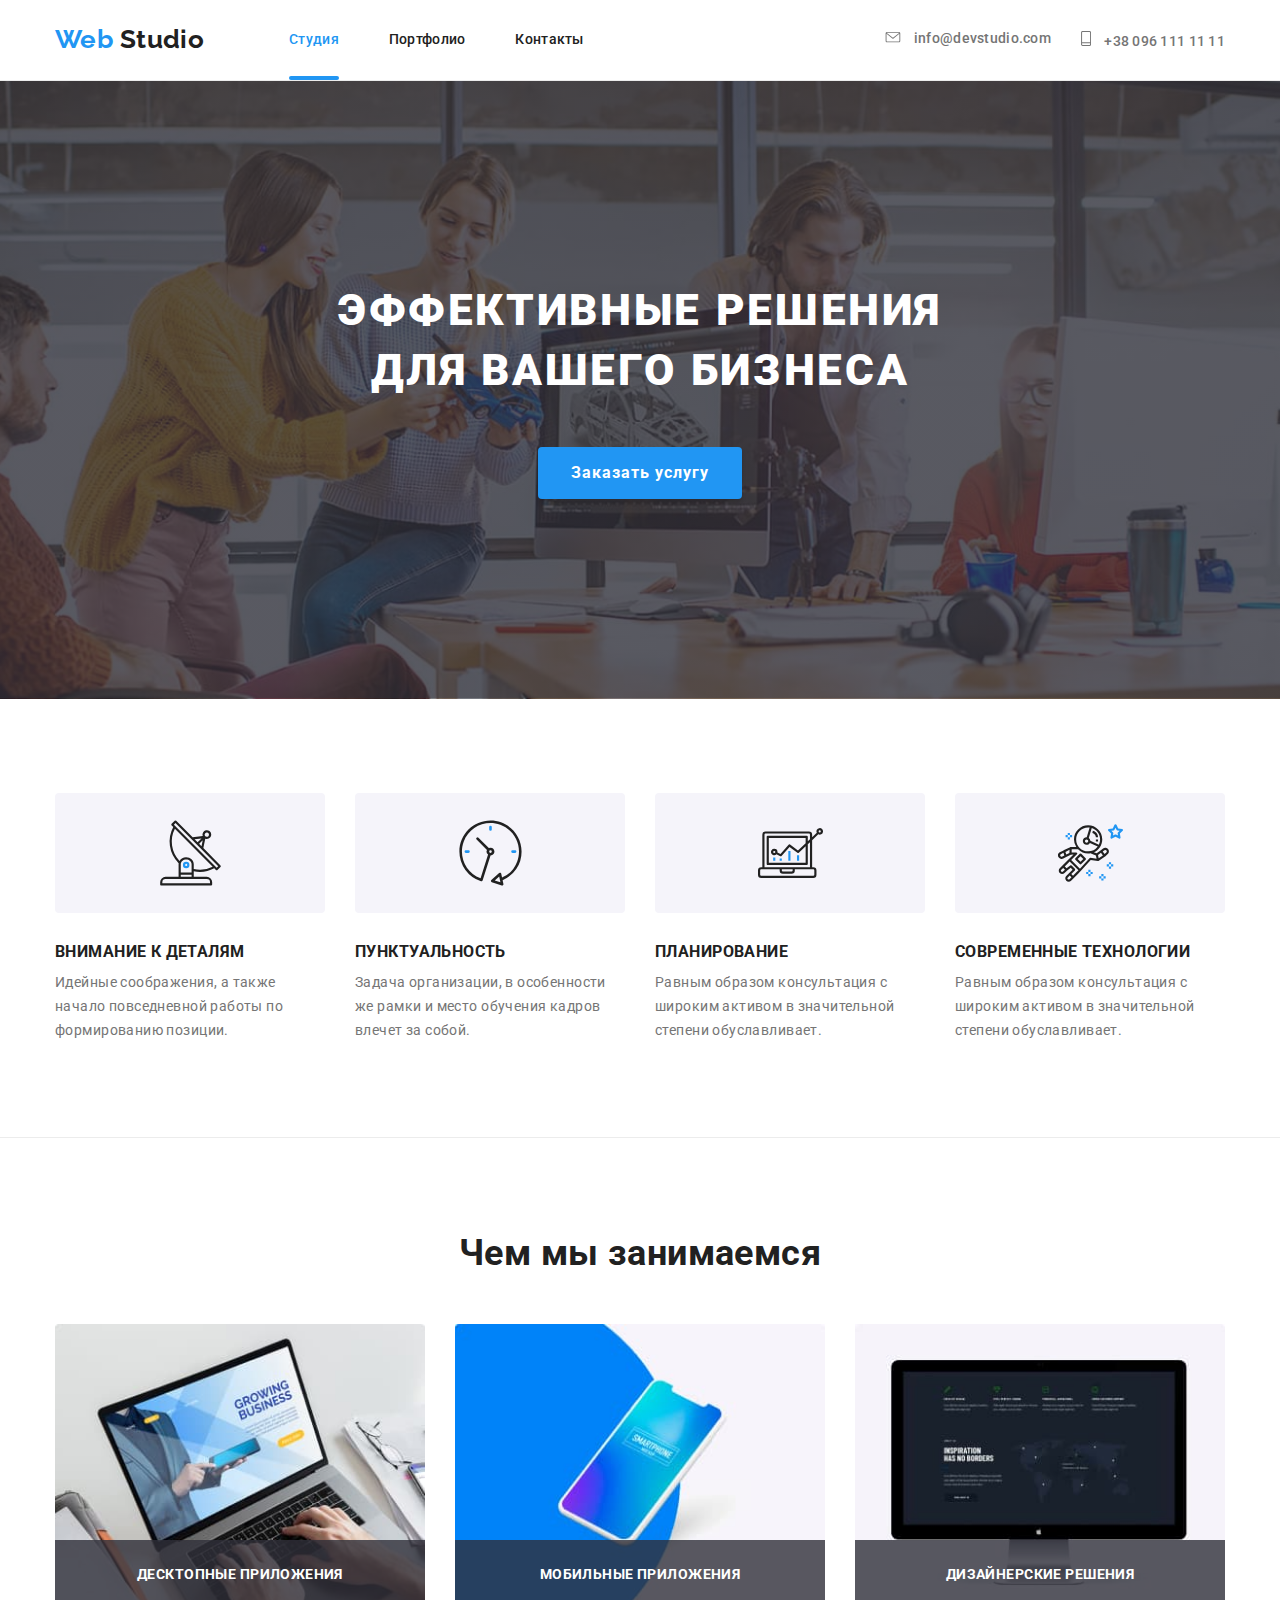
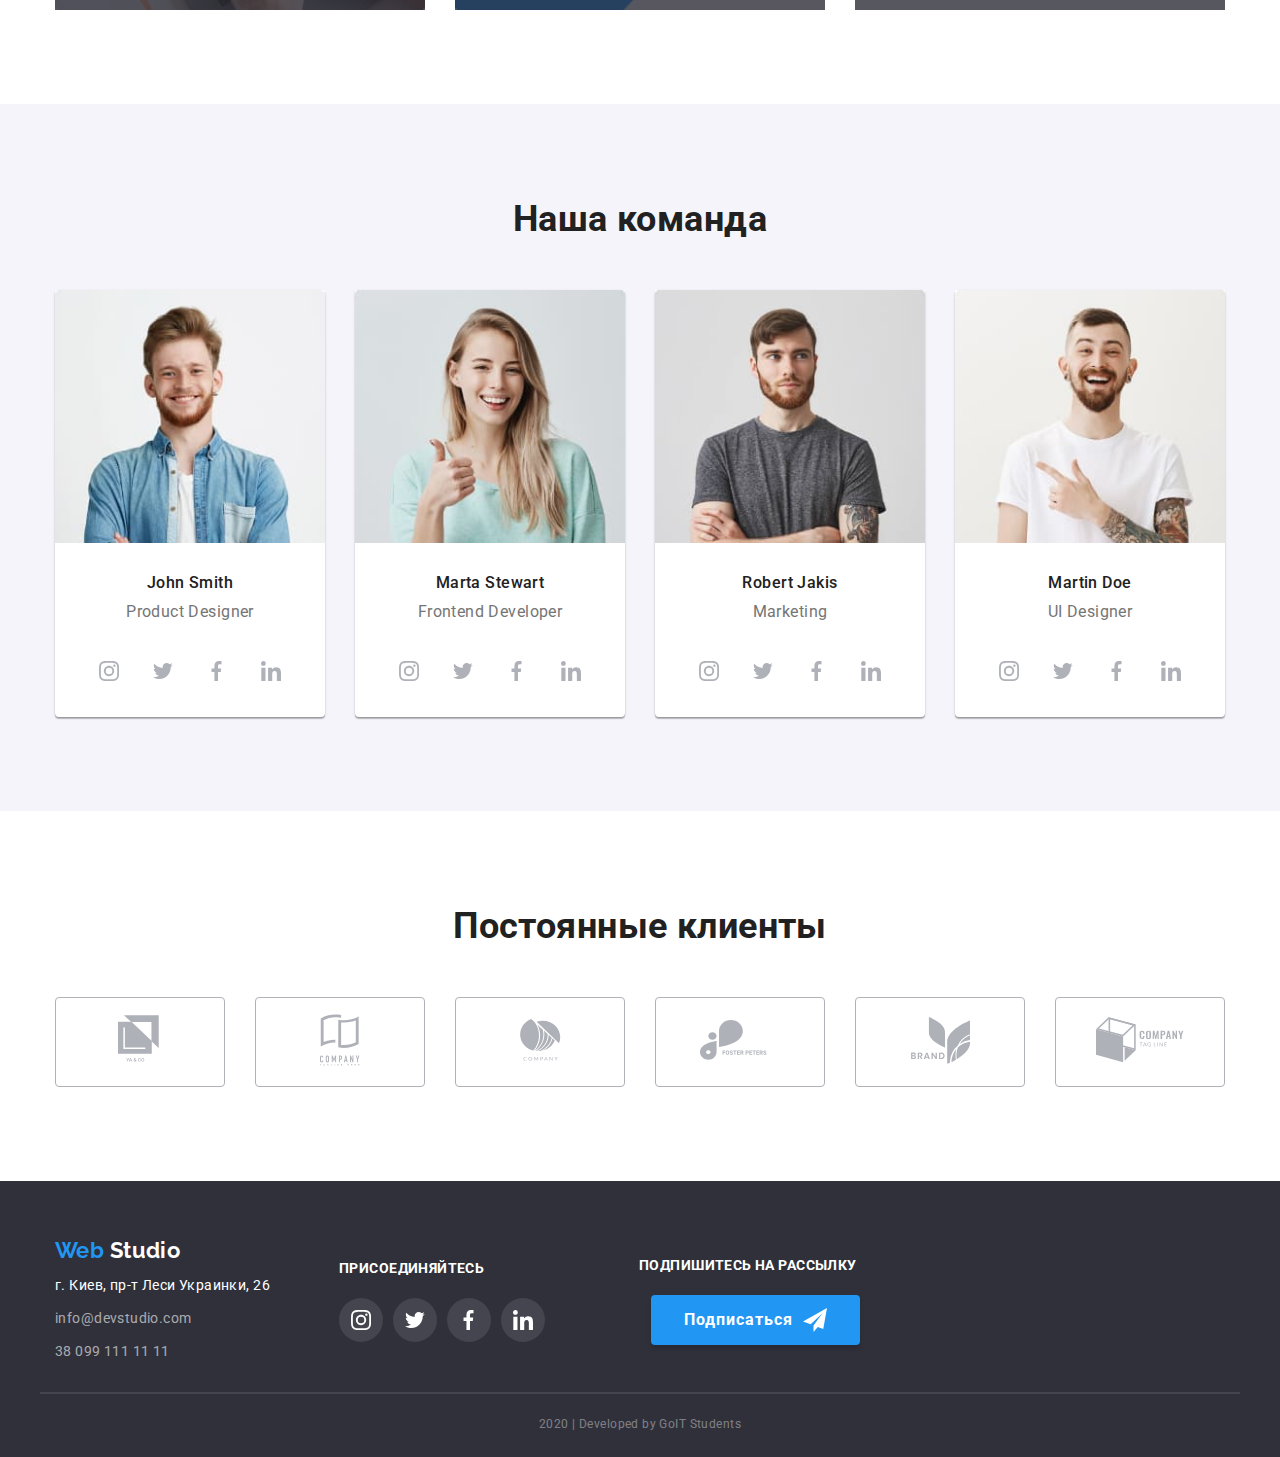
==== index.html @ a3f56212 "Создан и склонирован новый репозиторий" ====
<!DOCTYPE html>
<html lang="en">
  <head>
    <meta charset="UTF-8" />
    <meta name="viewport" content="width=device-width, initial-scale=1.0" />
    <title>Document</title>
    <link
      href="https://fonts.googleapis.com/css2?family=Raleway:wght@700&family=Roboto:wght@500;700;900&display=swap"
      rel="stylesheet"
    />
    <link
      rel="stylesheet"
      href="https://cdnjs.cloudflare.com/ajax/libs/modern-normalize/0.6.0/modern-normalize.min.css"
    />
    <link rel="stylesheet" href="./css/styles.css" />
  </head>

  <body class="body">
    <!--Заголовок-->
    <header class="page-header">
      <div class="container header-flex">
        <!--Лого-->
       <nav class="main-nav">
       <a href="./index.html" class="logo">
       <span class="logo-accent">Web</span>
       Studio
          <!--Ссылки-->
          <ul class="site-nav list">
            <li class="item"><a href="index.html" class="link current">Студия</a></li>
            <li class="item">
              <a href="./portfolio.html" class="link">Портфолио</a>
            </li>
            <li class="item"><a href="" class="link">Контакты</a></li>
          </ul>
        </nav>

        <!--Контакты (форма)-->
        <ul class="auth-nav list">
          <li class="item"> 
            <a href="mailto:info@devstudio.com" class="link">
              <svg class="mailto" width="16px" height="11px">
               <use href="./images/sprite.svg#icon-mail"></use>
              </svg>
              info@devstudio.com</a>
          </li>
          <li class="item">
            <a href="tel:+380961111111" class="link">
              <svg class="mailto" width="10px" height="15px">
                <use href="./images/sprite.svg#icon-phone"></use>
              </svg>
              +38 096 111 11 11</a>
          </li>
        </ul>
      </div>
    </header>

    <main>
      <!--Главный блок-->
      <section class="hero overlay">
        <h1 class="hero-title">
          эффективные решения <br />
          для вашего бизнеса
        </h1>
        <a href="" class="button-primary1">Заказать услугу</a>
      </section>

      <!--Преимущества-->
      <section class="section-advantages">
        <div class="container-features">
          <ul class="future-list list">
            <li class="features">
              <div class="characteristics-div">
                <svg class="characteristics-icon">
                  <use href="./images/sprite.svg#icon-antenna"></use>
                </svg>
              </div>
              <h3 class="title">Внимание к деталям</h3>
              <p class="text">
                Идейные соображения, а также начало повседневной работы пo
                формированию позиции.
              </p>
            </li>

            <!--Пунктуальность-->
            <li class="features">
              <div class="characteristics-div">
                <svg class="characteristics-icon">
                  <use href="./images/sprite.svg#icon-clock"></use>
                </svg>
              </div>
              <h3 class="title">Пунктуальность</h3>
              <p class="text">
                Задача организации, в особенности же рамки и место обучения
                кадров влечет за собой.
              </p>
            </li>

            <!--Планирование-->
            <li class="features">
            <div class="characteristics-div">
              <svg class="characteristics-icon">
                <use href="./images/sprite.svg#icon-diagram"></use>
              </svg>
            </div>
              <h3 class="title">Планирование</h3>
              <p class="text">
                Равным образом консультация с широким активом в значительной
                степени обуславливает.
              </p>
            </li>

            <!--Технологии-->
            <li class="features">
              <div class="characteristics-div">
                <svg class="characteristics-icon">
                  <use href="./images/sprite.svg#icon-astronaut"></use>
                </svg>
              </div>
              <h3 class="title">Современные технологии</h3>
              <p class="text">
                Равным образом консультация с широким активом в значительной
                степени обуславливает.
              </p>
            </li>
          </ul>
        </div>
      </section>

      <!--Профиль компании-->
      <section class="section">
        <div class="container">
          <h2 class="section-title">Чем мы занимаемся</h2>

          <ul class="profile list">
            <li class="product-items">
              <img src="./images/occupation/img-leptop.jpg" alt="приложения"
                width="370" height="294">
              <h3 class="subtitle">Десктопные приложения</h3>
            </li>
            <li class="product-items">
              <img
                src="./images/occupation/img-telefon.jpg"
                alt="мобильные приложения"
                width="370"
                height="294">
              <h3 class="subtitle">Мобильные приложения</h3>
            </li>
            <li class="product-items">
              <img
                src="./images/occupation/img-monitor.jpg"
                alt="дизайнерские решения"
                width="370"
                height="294">
              <h3 class="subtitle">Дизайнерские решения</h3>
            </li>
          </ul>
        </div>
      </section>

      <!--Команда-->
      <section class="section-team">
        <div class="container">
          <h2 class="section-title">Наша команда</h2>

          <ul class="team list">
            <li class="item">
              <img class="team-img"
                src="./images/team/img-john.jpg"
                alt="Картинка фото Джона"
                width="270"
                height="260"
              />
              <h3 class="title">John Smith</h3>
              <p class="text">Product Designer</p>
              <ul class="items list">
                <li class="team-icon">
                  <a
                    href="https://www.instagram.com/"
                    class="link-socials"
                    aria-label="Ссылка на Instagram">
                    <svg class="items-social">
                      <use href="./images/sprite.svg#icon-instagram"></use>
                    </svg>
                    </a>
                </li>
                <li class="team-icon">
                  <a href="https://twitter.com/" 
                  class="link-socials" 
                  aria-label="Ссылка на Twitter">
                  <svg class="items-social">
                    <use href="./images/sprite.svg#icon-twitter"></use>
                  </svg>
                    </a>
                </li>
                <li class="team-icon">
                  <a href="https://www.facebook.com/" 
                  class="link-socials" 
                  aria-label="Cсылка на Facebook">
                  <svg class="items-social">
                    <use href="./images/sprite.svg#icon-facebbok"></use>
                  </svg>
                  </a>
                </li>
                <li class="team-icon">
                  <a href="https://www.linkedin.com/" 
                  class="link-socials" 
                  aria-label="Ссылка на LinkedIn">
                  <svg class="items-social">
                    <use href="./images/sprite.svg#icon-linkedin"></use>
                  </svg>
                  </a>
                </li>
              </ul>
            </li>
            <li class="item">
              <img class="team-img"
                src="./images/team/img-marta.jpg"
                alt="Картинка фото Марты"
                width="270"
                height="260"
              />
              <h3 class="title">Marta Stewart</h3>
              <p class="text">Frontend Developer</p>
                  <ul class="items list">
                    <li class="team-icon">
                      <a href="https://www.instagram.com/" 
                      class="link-socials" aria-label="Ссылка на Instagram">
                        <svg class="items-social">
                          <use href="./images/sprite.svg#icon-instagram"></use>
                        </svg>
                      </a>
                    </li>
                    <li class="team-icon">
                      <a href="https://twitter.com/" class="link-socials" aria-label="Ссылка на Twitter">
                        <svg class="items-social">
                          <use href="./images/sprite.svg#icon-twitter"></use>
                        </svg>
                      </a>
                    </li>
                    <li class="team-icon">
                      <a href="https://www.facebook.com/" class="link-socials" aria-label="Cсылка на Facebook">
                        <svg class="items-social">
                          <use href="./images/sprite.svg#icon-facebbok"></use>
                        </svg>
                      </a>
                    </li>
                    <li class="team-icon">
                      <a href="https://www.linkedin.com/" class="link-socials" aria-label="Ссылка на LinkedIn">
                        <svg class="items-social">
                          <use href="./images/sprite.svg#icon-linkedin"></use>
                        </svg>
                      </a>
                    </li>
                  </ul>
            </li>
            <li class="item">
              <img class="team-img"
                src="./images/team/img-robert.jpg"
                alt="Картинка фото Роберта"
                width="270"
                height="260"
              />
              <h3 class="title">Robert Jakis</h3>
              <p class="text">Marketing</p>
                  <ul class="items list">
                    <li class="team-icon">
                      <a href="https://www.instagram.com/" class="link-socials" aria-label="Ссылка на Instagram">
                        <svg class="items-social">
                          <use href="./images/sprite.svg#icon-instagram"></use>
                        </svg>
                      </a>
                    </li>
                    <li class="team-icon">
                      <a href="https://twitter.com/" class="link-socials" aria-label="Ссылка на Twitter">
                        <svg class="items-social">
                          <use href="./images/sprite.svg#icon-twitter"></use>
                        </svg>
                      </a>
                    </li>
                    <li class="team-icon">
                      <a href="https://www.facebook.com/" class="link-socials" aria-label="Cсылка на Facebook">
                        <svg class="items-social">
                          <use href="./images/sprite.svg#icon-facebbok"></use>
                        </svg>
                      </a>
                    </li>
                    <li class="team-icon">
                      <a href="https://www.linkedin.com/" class="link-socials" aria-label="Ссылка на LinkedIn">
                        <svg class="items-social">
                          <use href="./images/sprite.svg#icon-linkedin"></use>
                        </svg>
                      </a>
                    </li>
                  </ul>
            </li>
            <li class="item">
              <img class="team-img"
                src="./images/team/img-martin.jpg"
                alt="Картинка фото Мартина"
                width="270"
                height="260"
              />
              <h3 class="title">Martin Doe</h3>
              <p class="text">UI Designer</p>
                  <ul class="items list">
                    <li class="team-icon">
                      <a href="https://www.instagram.com/" class="link-socials" aria-label="Ссылка на Instagram">
                        <svg class="items-social">
                          <use href="./images/sprite.svg#icon-instagram"></use>
                        </svg>
                      </a>
                    </li>
                    <li class="team-icon">
                      <a href="https://twitter.com/" class="link-socials" aria-label="Ссылка на Twitter">
                        <svg class="items-social">
                          <use href="./images/sprite.svg#icon-twitter"></use>
                        </svg>
                      </a>
                    </li>
                    <li class="team-icon">
                      <a href="https://www.facebook.com/" class="link-socials" aria-label="Cсылка на Facebook">
                        <svg class="items-social">
                          <use href="./images/sprite.svg#icon-facebbok"></use>
                        </svg>
                      </a>
                    </li>
                    <li class="team-icon">
                      <a href="https://www.linkedin.com/" class="link-socials" aria-label="Ссылка на LinkedIn">
                        <svg class="items-social">
                          <use href="./images/sprite.svg#icon-linkedin"></use>
                        </svg>
                      </a>
                    </li>
                  </ul>
        </div>
      </section>

      <!--Клиенты-->
      <section class="section">
        <div class="container">
          <h2 class="section-title">Постоянные клиенты</h2>

          <ul class="customers list">
            <li class="icon">
              <!-- <div class="logo-icon"> -->
             <a href aria-label="Лого компании 1" class="clients-title">
               <svg class="company-logo" 
               width="45"
               height="50">
                 <use href="./images/sprite.svg#icon-company-1" width="45"
               height="50">
                 </use>
               </svg>
             </a>
            <!-- </div> -->
            </li>
            <li class="icon">
              <!-- <div class="logo-icon"> -->
              <a>
                <svg class="company-logo" width="40" height="52">
                  <use href="./images/sprite.svg#icon-company-2">
                  </use>
                </svg>
              </a>
              <!-- </div> -->
            </li>
            <li class="icon">
              <!-- <div class="logo-icon"> -->
              <a>
                <svg class="company-logo" width="41" height="42">
                  <use href="./images/sprite.svg#icon-company-3">
                  </use>
                </svg>
              </a>
              <!-- </div> -->
            </li>
            <li class="icon">
              <!-- <div class="logo-icon"> -->
            <a>
              <svg class="company-logo" width="80" height="42">
                <use href="./images/sprite.svg#icon-company-4">
                </use>
              </svg>
            </a>
            <!-- </div> -->
            </li>
            <li class="icon">
              <!-- <div class="logo-icon"> -->
              <a>
                <svg class="company-logo" width="59" height="47">
                  <use href="./images/sprite.svg#icon-company-5">
                  </use>
                </svg>
              </a>
              <!-- </div> -->
            </li>
            <li class="icon">
              <!-- <div class="logo-icon"> -->
              <a>
                <svg class="company-logo" width="88" height="46">
                  <use href="./images/sprite.svg#icon-company-6">
                  </use>
                </svg>
              </a>
              <!-- </div> -->
            </li>
          </ul>
        </div>
      </section>
    </main>

  <!--Футер-->
  <footer class="page-footer">
    <div class="container footer">
      <!--Логотип-->
      <div class="address">
        <a href="./index.html" class="logotip">
          <span class="logotip-accent">Web</span>
          <span class="logo-main">Studio</span>
        </a>
  
        <address class="footer-contacts">
          <p class="footer-addr">г. Киев, пр-т Леси Украинки, 26</p>
          <!--Контакты-->
          <p class="footer-mail">info@devstudio.com</p>
          <p class="footer-number">38 099 111 11 11</p>
        </address>
      </div>
  
      <!--Cоиальные сети-->
      <div class="join-in">
        <h2 class="label">присоединяйтесь</h2>
        <ul class="social-links list">
          <li class="footer-socials">
            <a href="https://www.instagram.com/" class="link" aria-label="Ссылка на Instagram">
            <svg class="footer-icon">
            <use href="./images/sprite.svg#icon-instagram"></use>
            </svg>
            </a>
          </li>
          <li class="footer-socials">
            <a href="https://twitter.com/" class="link" aria-label="Ссылка на Twiter">
            <svg class="footer-icon">
              <use href="./images/sprite.svg#icon-twitter"></use>
            </svg>
          </a>
          </li>
          <li class="footer-socials">
            <a href="https://www.facebook.com/" class="link" aria-label="Cсылка на Facebook">
            <svg class="footer-icon">
              <use href="./images/sprite.svg#icon-facebbok"></use>
            </svg>
          </a>
          </li>
          <li class="footer-socials">
            <a href="https://www.linkedin.com/" class="link" aria-label="Ссылка на LinkedIn">
            <svg class="footer-icon">
              <use href="./images/sprite.svg#icon-linkedin"></use>
            </svg>
          </a>
          </li>
        </ul>
      </div>
  
      <div class="subscribe-mail">
        <h2 class="label">подпишитесь на рассылку</h2>

      <div class="subscribe">
        <a class="button-primary">Подписаться
          <svg class="button-subscribe" width="24" height="24">
            <use href="./images/sprite.svg#icon-icon-send"></use>
          </svg>
        </a>
        </div>
      </div>
    </div>
    <p class="copyright container">2020 | Developed by GoIT Students</p>
  </footer>
  </body>
</html>
---- css/styles.css ----
/* цвет основного текста #21212 */
/* вторичный цвет текса #757575 */
/* белый #FFFFFF */
/* акцент #2196F3 */
/* вторичный цвет фона #F5F4FA*/

html {
  box-sizing: border-box;
}

*,
*::before,
*::after {
  box-sizing: inherit;
}

img {
  display: block;
  max-width: 100%;
  height: auto;
}

/* Общие стили */
:root {
  --primary-text-color: #212121;
  --title-text-color: #757575;
  --accent-color: #2196f3;
  --complementary-color: #ffffff;
  --background-complementary-color: #757575;
  --cubic-color: cubic-bezier(0.4, 0, 0.2, 1);
  --main-icon-color: #afb1b8;
}

.body {
  background-color: #ffffff;
  color: var(--primary-text-color);

  font-family: Roboto, sans-serif;
  font-weight: 400;
  font-size: 14px;
  line-height: 1.14;
  letter-spacing: 0.03em;
  }

  /* Утилиты */

  .list {
  padding: 0;
  margin: 0;

  list-style-type: none;
}

.container {
  margin-right: auto;
  margin-left: auto;
  width: 1200px;
  padding-right: 15px;
  padding-left: 15px;
 
  /* border: 2px solid tomato; */
}

/* Logo */
.main-nav .logo {
  padding-top: 24px;
  padding-bottom: 25px;
}

.logo {
  color: var(--primary-text-color);

  font-family: Raleway, cursive;
  font-weight: 700;
  font-size: 26px;
  line-height: 1.19;
  text-decoration: none;
}

.logo-accent {
  color: var(--accent-color);
}

/* Page header */
.page-header {
  /* padding-top: 24px;
  padding-bottom: 25px; */
  border-bottom: 1px solid #ECECEC;
}

.header-flex {
  display: flex;
  align-items: center;
  justify-content: space-between;
}

.main-nav {
  display: flex;
  align-items: center;
}

/* Site nav */
.site-nav {
  display: flex;
  margin-left: 85px;
}

/* .site-nav .item {
  background-color: tomato;
} */

.site-nav .item:not(:last-child) {
  margin-right: 50px;
}

.site-nav .link {
  display: block;
  margin-top: auto;
  margin-bottom: auto;

  padding-top: 32px;
  padding-bottom: 32px;

  color: var(--primary-text-color);

  font-family: inherit;
  font-weight: 500;
  letter-spacing: 0.02em;
  text-decoration: none;

  position: relative;
  transition: 250ms cubic-bezier(0.4, 0, 0.2, 1);
}

.site-nav .link:hover,
.site-nav .link:focus {
  color: var(--accent-color);
}

.link.current {
  color: var(--accent-color);
}

.site-nav .link.current::after {
  color: var(--accent-color);
  content: "";
  position: absolute;
  bottom: 0;
  left: 0;
  background-color: var(--accent-color);
  width: 100%;
  height: 4px;
  border-radius: 2px;
}

/* Auth nav */
.auth-nav {
  margin-top: 0;
  margin-bottom: 0;
  padding-left: 0;
  display: flex;
  margin-left: auto;
  fill: var(--title-text-color);
  transition: fill 250ms var(--cubic), color 250ms var(--cubic);
}

.auth-nav .item + .item {
  margin-left: 30px;
}

.auth-nav .item {
  fill: var(--title-text-color);
  transition-property: color, fill;
  transition-duration: 250ms;
  transition: color 250ms cubic-bezier(0.4, 0, 0.2, 1), 
  fill 250ms cubic-bezier(0.4, 0, 0.2, 1);
  /* background-color: turquoise; */
}

.auth-nav .link {
  display: block;
  /* margin-left: auto; */

  color: var(--title-text-color);

  font-family: inherit;

  font-weight: 500;
  letter-spacing: 0.02em;
  text-decoration: none;
  fill: var(--title-text-color);
  transition: fill 250ms var(--cubic-color), color 250ms var(--cubic-color);
}

.auth-nav .mailto {
  transition: fill 250ms var(--cubic-color);
}


.mailto {
  fill: currentColor;
  margin-right: 10px; 

}

.auth-nav .link:hover,
.auth-nav .link:focus {
  color: var(--accent-color);
}

.mailto:hover,
.mailto:focus {
  fill: var(--accent-color);
}

/* Footer */

.page-footer {
  background-color: #2f303a;
}

.footer {
  padding-top: 57px;
  padding-bottom: 28px;
  align-items: center;
  display: flex;
  border-bottom: 1px solid rgba(255, 255, 255, 0.1);
}

/* Logo */

.page-footer .logotip {
  margin-bottom: 10px;
  padding: 0;

  color: var(--complementary-color);
}

.logotip {
  display: inline-block;
  text-decoration: none;
  font-family: "Raleway", sans-serif;
  font-weight: 700;
  font-size: 22px;
  line-height: 1.18;
}

.logotip-accent {
  color: var(--accent-color);

  font-family: Raleway, sans-serif;
  font-weight: 700;
  font-size: 22px;
  line-height: 1.18;
  text-decoration: none;
}

.page-footer .futer-accent {
  color: var(--accent-color);
}


/* Address */

.address {
margin-right: 69px;
}

.footer-contacts {
  font-style: normal;
  display: block;
  font-weight: 400;
  font-size: 14px;
  line-height: 1.71;
  letter-spacing: 0.03em;
}

.footer-addr {
  margin-top: 0;
  margin-bottom: 9px;
  color: var(--complementary-color);
  font-style: normal;
}

.footer-mail {
  margin-top: 0;
  margin-bottom: 9px;
  color: rgba(255, 255, 255, 0.6);
}

.footer-number {
  margin-top: 0;
  margin-bottom: 0;
  color: rgba(255, 255, 255, 0.6);
}


.footer-socials {
  background-color: #44454e;
  width: 44px;
  border-radius: 80%;
  margin-right: 10px;
  transition: background-color 250ms cubic-bezier(0.4, 0, 0.2, 1);
}

.footer-socials .link {
  display: flex;
  height: 44px;
  align-items: center;
  justify-content: center;
}

.footer-socials:last-child {
    margin-right: 0;
}

.footer-icon {
  fill: var(--complementary-color);
  width: 20px;
  height: 20px;
  display: inline-block;
  align-items: center;
}

.footer-socials:hover,
.footer-socials:focus {
  background-color: var(--accent-color);
}


/* Social */
.join-in {
  margin-right: 94px;
}

.join-in > .label {
  display: block;
  margin-top: auto;
  margin-bottom: 21px;

  color: var(--complementary-color);

  font-weight: 700;
  font-size: 14px;
  line-height: 1.14;
  text-transform: uppercase;
}

.subscribe-mail {
  margin-right: 12px;
}

.subscribe-mail .label {
  display: block;
  margin-top: auto;
  margin-bottom: 21px;
  color: var(--complementary-color);

  font-weight: 700;
  font-size: 14px;
  line-height: 1.14;
  text-transform: uppercase;
}

.button-subscribe {
  margin-left: 10px;
}

.social-links {
  display: flex;
  padding-left: 0;
  margin-bottom: 0;
}

/* временный цвет фона */

/* .social-links .link:hover {
  background-color: var(--accent-color);
}

.social-links .link.current {
  background-color: var(--accent-color);
} */

/* Button */
 
.copyright {
  margin-top: 0;
  margin-bottom: 0;
  padding-top: 18px;
  padding-bottom: 21px;

  border-top: 1px solid rgba(255, 255, 255, 0.1);
  color: rgba(255, 255, 255, 0.4);

  font-size: 12px;
  line-height: 2;
  text-align: center;

}

/* Стили для index.html */

/* Hero */

.hero {
  padding-top: 200px;
  padding-bottom: 200px;
  text-align: center;

  background-color: #757575;

  /* border: 2px solid lime; */
}

.overlay {
  min-height: 600px;
  max-width: 1600px;
  margin-left: auto;
  margin-right: auto;
  background-image: linear-gradient( to right, rgba(47, 48, 58, 0.8), rgba(47, 48, 58, 0.8) ), 
  url(../images/decorative-elements/Header-img.jpg);
  background-repeat: no-repeat;
  background-position: center;
 background-size: cover;
}

.hero-title {
  margin-top: 0;
  margin-bottom:46px;
 
  color: var(--complementary-color);

  font-weight: 900;
  font-size: 44px;
  line-height: 1.36;
  letter-spacing: 0.06em;
  text-transform: uppercase;
}

/* Button */

.button-primary1 {
  padding: 10px 32px;
  display: inline-block;
  border: 1px solid transparent;
  min-width: 200px;
  min-height: 50px;
  color: var(--complementary-color);
  background-color: var(--accent-color);
  text-decoration: none;
  font-weight: 700;
  font-size: 16px;
  line-height: 1.87;
  display: inline-block;
  letter-spacing: 0.06em;
  border-radius: 4px;
  box-shadow: 0px 4px 4px rgba(0, 0, 0, 0.15);
  text-align: center;
  cursor: pointer;
}

.button-primary {
  margin-left: 12px;
  padding: 10px 32px;

  display: flex;
  align-items: center;
  border: 1px solid transparent;
  min-width: 200px;
  height: 50px;

  color: var(--complementary-color);
  background-color: var(--accent-color);
  text-decoration: none;

  font-weight: 700;
  font-size: 16px;
  line-height: 1.87;
  letter-spacing: 0.06em;
  border-radius: 4px;
  box-shadow: 0px 4px 4px rgba(0, 0, 0, 0.15);

  text-align: center;

  cursor: pointer;
  overflow: hidden;
}


/* Section */
.section,
.section-team {
  padding-top: 94px;
  padding-bottom: 94px;
}

.section-title {
  margin-top: 0;
  margin-bottom: 50px;
  color: var(--primary-text-color);

  font-weight: 700;
  font-size: 36px;
  line-height: 1.17;
  text-align: center;
}

/* Features */
.section-advantages {
  padding-top: 94px;
  padding-bottom: 94px;
  border-bottom: 1px solid #ECECEC;
}

.container-features {
  margin-left: auto;
  margin-right: auto;
  width: 1200px;
  padding-left: 15px;
  padding-right: 15px;
}


.future-list {
  display: flex;
  justify-content: center;
  align-items: center;
}

.characteristics-div {

  margin-bottom: 30px;
  width: 270px;
  height: 120px;
  background: #F5F4FA;
  border-radius: 4px;
  display: flex;
  align-items: center;
  justify-content: center;
}

.characteristics-icon {
  width: 65px;
  height: 70px;
}

.features {
  width: calc((100% - 90px) / 4);
  min-width: 270px;
  display: block;
  box-sizing: border-box;
  margin: 0;
  margin-right: 0;
  text-align: center;
  justify-content: center;
}

.icons {
  width: 270px;
  height: 120px;
  background-color: #F5F4FA;
  margin-bottom: 30px;
  display: flex;
  align-items: center;
  justify-content: center;
}

.future-list .title {
  margin-top: 0;
  margin-bottom: 10px;
  text-align: left;

  color: var(--primary-text-color)
  
  font-weight: 700;
  text-transform: uppercase;
}

.future-list .link {
  color: var(--primary-text-color);
  background-color: var(--background-complementary-color);
}

.future-list .link:hover,
.future-list .link:focus {
  color: var(--complementary-color);
  background-color: var(--accent-color.);
}

.future-list .link.current {
  color: var(--complementary-color);
  background-color: var(--accent-color);
}

.future-list .text {
  margin: 0;

  display: inline-block;
  text-align: left;

  color: var(--title-text-color);
  
  font-size: 14px;
  line-height: 1.71;
}

.future-list .features + .features {
    margin-left: 30px;
}

/* Profile */
/* временный цвет */
.profile {
  display: flex;
  padding-left: 0px;
}

.profile .product-items + .product-items {
    margin-left: 30px;
}

.profile .product-items {
  position: relative;
  display: block;
}

.img {
    display: block;
    max-width: 100%;
    height: auto;
  }

.profile .subtitle {
  position: absolute;
  left: 0;
  bottom: 0;
  margin-top: 0;
  margin-bottom: 0; 
  width: 100%;
  margin: 0;
  padding-top: 27px;
  padding-bottom: 27px;

  color: var(--complementary-color);
  background: rgba(47, 48, 58, 0.8); 

  font-size: 14px;
  line-height: 1.14;
  font-weight: 700;
  text-align: center;
  text-transform: uppercase;
}

/* Team */

.section-team {
  background-color: #F5F4FA;
}

.team {
  display: flex;
  margin-top: 0;
  margin-bottom: 0;
  padding: 0;
  list-style-type: none;
}

.team .item {
  margin-top: 0;
  margin-bottom: 0;
  padding-top: 0;
  padding-bottom: 24px;
  text-align: center;
  box-shadow: 0px 2px 1px rgba(0, 0, 0, 0.2), 
  0px 1px 1px rgba(0, 0, 0, 0.14), 0px 1px 3px 
  rgba(0, 0, 0, 0.12);
  border-radius: 4px;

  background-color: #ffffff;
}

.team .item + .item {
  margin-left: 30px;
}

.team .team-img {
  margin-bottom: 30px;
}


.team .title{
  margin-top: 0;
  margin-bottom: 10px;
  color: var(--primary-text-color);

  font-weight: 500;
  font-size: 16px;
  line-height: 1.19;
  text-align: center;
}

.team .text {
  margin-top: 0px;
  margin-bottom: 28px;

  color: var(--title-text-color);

  font-size: 16px;
  line-height: 1.19;
  text-align: center;
}

.team .items {
  display: flex;
  padding-left: 0;
  justify-content: center;
}

.team-icon {
  margin-right: 10px;
  cursor: pointer;
}

.team-icon:last-child {
  margin-right: 0;
}

.link-socials {
  margin-right: 0;
  display: flex;
  width: 44px;
  height: 44px;
  align-items: center;
  justify-content: center;
  border-radius: 50%;
  fill: var(--main-icon-color);
  transition: fill 250ms cubic-bezier(0.4, 0, 0.2, 1), 
  background-color 250ms cubic-bezier(0.4, 0, 0.2, 1);
}

.link-socials:hover,
.link-socials:focus {
  background-color: var(--accent-color);
  fill: var(--complementary-color);
}

.items-social:hover,
.items-social:focus {
  color: var(--complementary-color);
}

.items-social{
  width: 20px;
  height: 20px;
  display: inline-block;
  align-items: center;
} 

.customers {
  margin-top: 0px;
  margin-bottom: 0px;
  padding: 0px;
  list-style-type: none;
  display: flex;
  justify-content: space-evenly;
}

.icon {
  display: flex;
  align-items: center;
  justify-content: center;
  width: 170px;
  height: 90px;
  border-radius: 4px;
  cursor: pointer;
  fill: var(--main-icon-color);
  border: 1px solid var(--main-icon-color);
  transition: border 250ms cubic-bezier(0.4, 0, 0.2, 1);
  transition: fill 250ms cubic-bezier(0.4, 0, 0.2, 1);
}

/* .company-logo {
  fill: #AFB1B8;
} */

.customers .icon {
  margin-left: 30px;
}

.customers .icon:first-child{
  margin-left: 0;
}

.icon:hover,
.icon:focus {
  border: 1px solid var(--accent-color);
  fill: var(--accent-color);
}

/* .company-logo:hover,
.company-logo:focus {
  fill: var(--accent-color);
}  */

/* Стили для portfolio.html */

/* Section */
.portfolio {
padding-top: 93px;
padding-bottom: 114px;
}

.portfolio {
  color: var(--primary-text-color);
}

.portfolio .nav {
  
  font-weight: 500;
  font-size: 16px;
  line-height: 1.63;
  text-align: center;
}

.portfolio .nav:hover,
.portfolio .nav:focus {
  color: var(--complementary-color);
  background-color: var(--accent-color);
}

.button-nav {
  margin-bottom: 50px;
 }

.button-nav > .nav:not(:last-child) {
  margin-left: 0;
  margin-right: 8px;
  cursor: pointer;
 }

 .nav {
  font-weight: 500;
  font-size: 16px;
  line-height: 1.62;
  text-align: center;
  letter-spacing: 0.03em;
  color: #212121;
  padding: 6px 21px;
  border-radius: 4px;
  border-style: none;
  background-color: #f5f4fa;
  transition: color 250ms cubic-bezier(0.4, 0, 0.2, 1), 
  background-color 250ms cubic-bezier(0.4, 0, 0.2, 1), 
  box-shadow 250ms cubic-bezier(0.4, 0, 0.2, 1);
 }
 
.container .button-nav {
  text-align: center;
 }

/* Web site */

.block-content .title {
  margin: 0;
  color: var(--primary-text-color);
  
  font-weight: 700;
  font-size: 18px;
  line-height: 2;
  letter-spacing: 0.06em;
}

.web-list {
  cursor: pointer;
  margin: 0px;
  padding: 0px;
  display: flex;
  flex-wrap: wrap;
  
  list-style-type: none;
}

.web-list .servises {
  /* background: url(portfolio-1.jpg);
  border-radius: 5px 5px 0px 0px; */

  text-decoration: none;
}

.block {
  position: relative;
  overflow: hidden;
  width: calc((100% - 60px) / 3);
  margin-right: 30px;
  margin-bottom: 30px;
  border: 1px solid #EEEEEE;
  border-radius: 5px;
  border-bottom: 1px solid #eeeeee;
  border-right: 1px solid #eeeeee;
  border-left: 1px solid #eeeeee;+
}

 .block:hover {
  box-sizing: border-box;
  box-shadow: 1px 4px 6px rgba(0, 0, 0, 0.16), 
  0px 4px 4px rgba(0, 0, 0, 0.06), 
  0px 1px 1px rgba(0, 0, 0, 0.12);
 }

 .desc {
  display:  flex;
  position: absolute;
  top: 0;
  left: 0;
  width: 100%;
  height: 100%;
  margin: 0;
  padding: 63px 24px;
  pointer-events: none;
  font-size: 18px;
  line-height: 1.56;
  color: var(--complementary-color);
  background-color: rgba(33, 150, 243, 0.9);
  transform: translateY(100%);
  transition: 250ms cubic-bezier(0.4, 0, 0.2, 1);
 } 

.block:hover .desc,
.block:focus .desc {
  transform: translateY(0);
}

.web-list .title {
  display: flex;
  margin: 0;
  text-align: center;
  justify-content: start;
  color: var(--primary-text-color);
  font-weight: 700;
  font-size: 18px;
  line-height: 2;
  letter-spacing: 0.06em;
}

.block-content {
  position: relative;
  overflow: hidden;
  background-color: #ffffff;;
}

.block:nth-child(3n) {
  margin-right: 0;
}

 /* .web-list .desc {
  padding: 0;
  margin: 0;
  
  display: none;
  /* font-size: 18px;
  line-height: 1.55; */
  /* letter-spacing: 0.03em; */
/* }  */ 

.web-list .block:nth-last-child(-n+3) {
    margin-bottom: 0;
}

.block-content{
  padding-top: 20px;
  padding-right: 24px;
  padding-left: 24px;
  padding-bottom: 20px;
  /* border-left: 1px solid #eeeeee; 
  border-right: 1px solid #eeeeee;
  border-bottom: 1px solid #eeeeee;  */
}

.block-content .title {
  margin-bottom: 4px;
  font-family: Roboto;
  font-style: normal;
  font-weight: bold;
  font-size: 18px;
  line-height: 1.55;
  letter-spacing: 0.03px;
  color: #212121;
}

.block .text {
  display: flex;
  margin: 0;
  text-align: center;
  justify-content: start;
  color: var(--title-text-color);
  font-weight: 400;
  font-size: 16px;
  line-height: 1.88;
  letter-spacing: 0.03em;
}
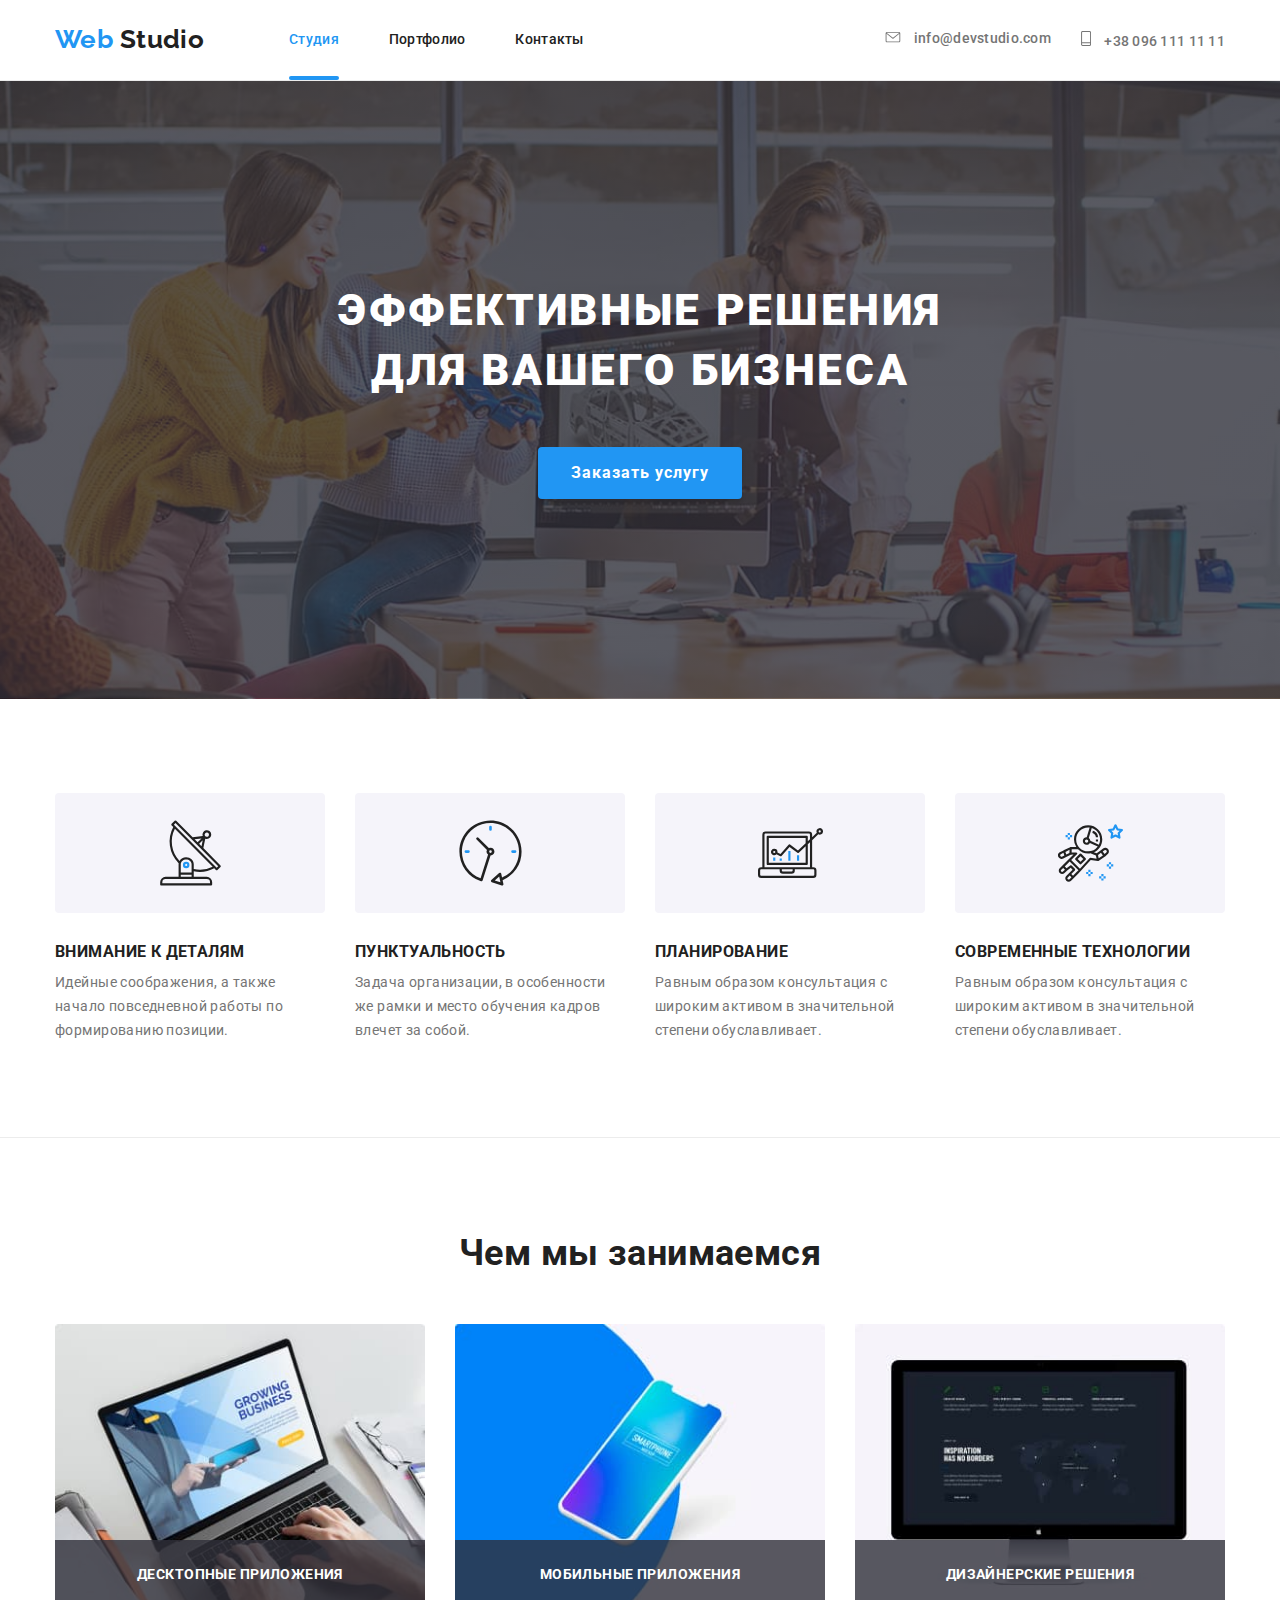
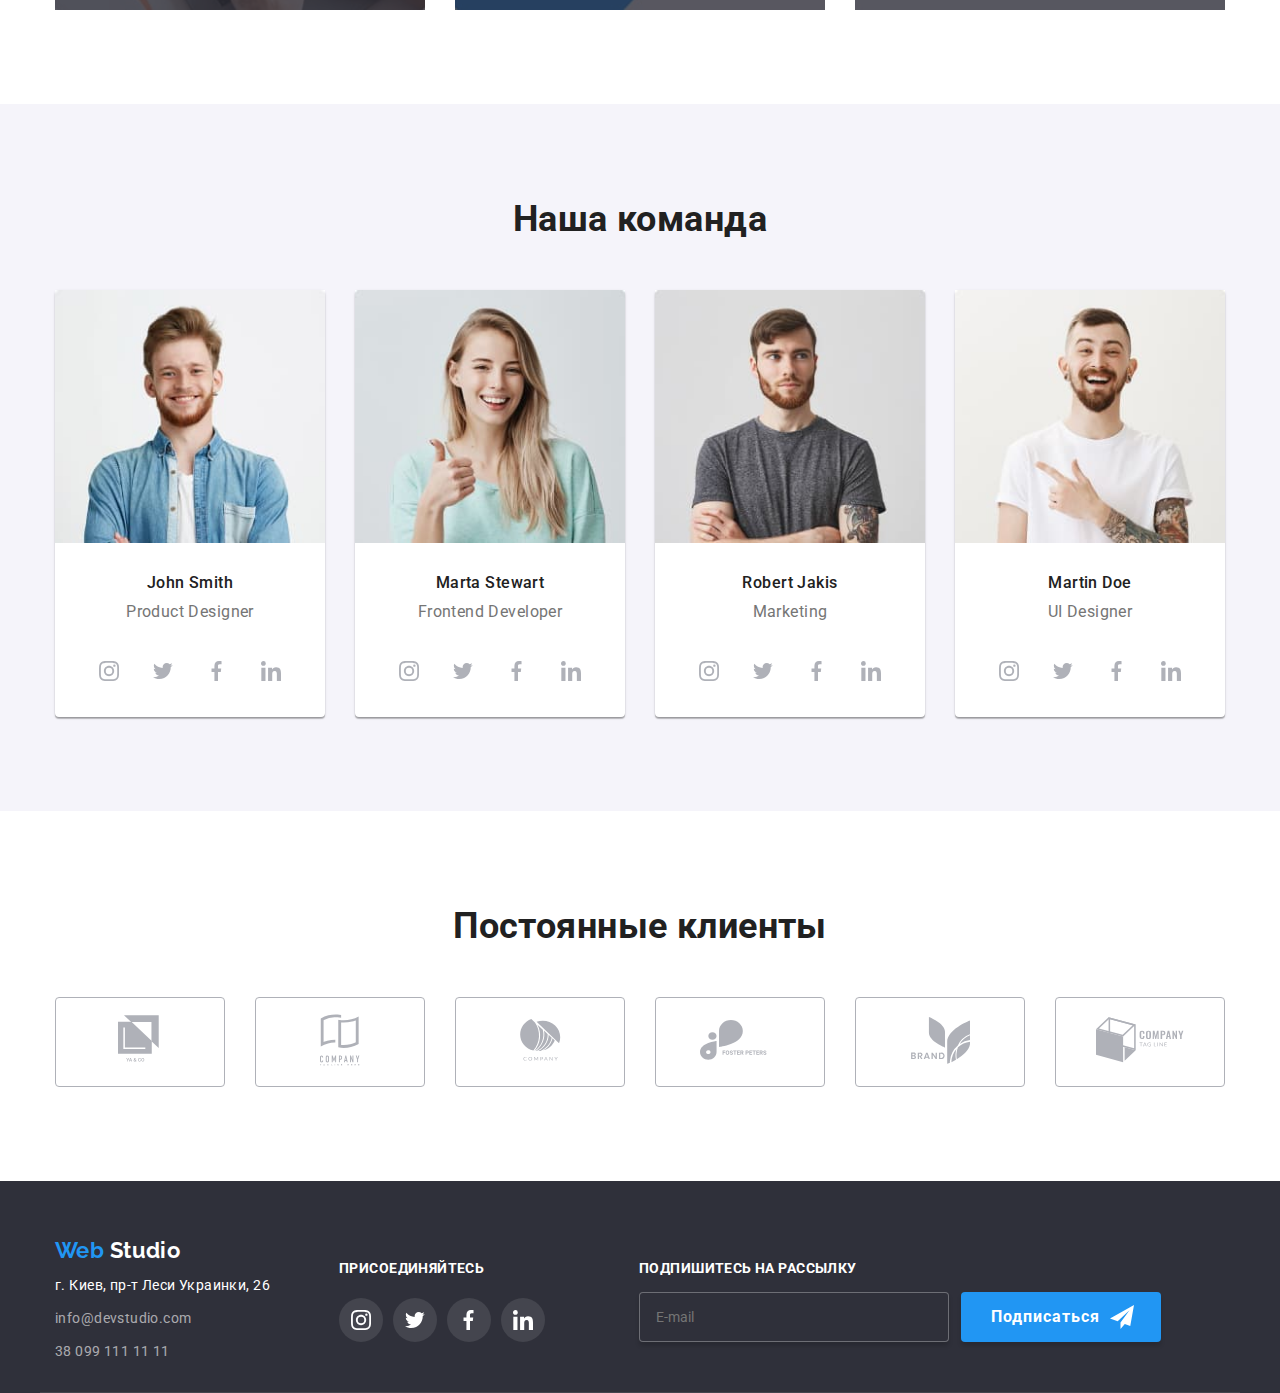
==== commit 4cc965b8: "Внесены данные по разметке модального окна с офорлением" ====
--- a/index.html
+++ b/index.html
@@ -61,7 +61,68 @@
           эффективные решения <br />
           для вашего бизнеса
         </h1>
-        <a href="" class="button-primary1">Заказать услугу</a>
+        <button data-modal-open class="button-primary1">Заказать услугу</button>
+        
+       <div class="backdrop is-hidden" data-modal>
+         <div class="modal">
+
+        <button data-modal-close class="close-button">
+            <svg class="modal-icon" width="10" height="10">
+              <use href="./images/sprites.svg#icon-clozed"></use>
+            </svg>
+        </button>
+           
+           <form class="form" autocomplete="off">
+             <p class="form-paragraph">Оставьте свои данные, мы вам перезвоним</p>
+  
+        <div class="form-container">
+          <!--Имя-->
+            <label class="form-label" for="name">
+            <input class="form-input" type="text" name="name" id="name" placeholder=""/>
+            <svg class="icon-svg" widht="12" height="12">
+            <use href="./images/sprites.svg#icon-name"></use>
+            </svg>
+            <span class="form-span">Имя</span>
+            </label>
+
+            <!--Телефон-->
+            <label class="form-label" for="tel">
+            <input class="form-input" type="tel" name="tel" id="tel" placeholder="">
+            <svg class="icon-svg" widht="13" height="13">
+            <use href="./images/sprites.svg#icon-tel"></use>
+            </svg>
+            <span class="form-span">Телефон</span>
+            </label>
+
+            <!--Почта-->
+            <label class="form-label" for="mail">
+            <input class="form-input" type="email" name="mail" id="mail" placeholder="">
+            <svg class="icon-svg" widht="15" height="13">
+            <use href="./images/sprites.svg#icon-mail"></use>
+            </svg>
+            <span class="form-span">Почта</span>
+            </label>
+
+            <!--Комментарий-->
+            <label class="form-field">
+            <textarea class="form-input comment" name="comment" placeholder=""></textarea>
+            <span class="form-koment">Комментарий</span>
+            </label>
+            </div>
+             
+          <div class="form-agreement">
+            <label class="form-label">
+            <input class="checkbox-input" type="checkbox" name="policy" value="policy">
+            <span class="icon-text">Соглашаюсь с рассылкой и принимаю</span>
+            <span><a href="#">Условия договора</a></span>
+            <span class="icon-check"></span>
+            </label>
+          </div>
+
+            <button class="button-submit" type="sumbit">Отправить</button>
+            </form> 
+          </div>
+          </div>
       </section>
 
       <!--Преимущества-->
@@ -463,10 +524,13 @@
       </div>
   
       <div class="subscribe-mail">
-        <h2 class="label">подпишитесь на рассылку</h2>
-
+        <label class="label-mail" for="mail-form">подпишитесь на рассылку</label>
       <div class="subscribe">
-        <a class="button-primary">Подписаться
+          </label>
+          <div class="mail-form-wrap">
+        <input class="mail-form" type="email" name="email"
+        id="mail-form" placeholder="E-mail">
+        <button class="button-primary">Подписаться
           <svg class="button-subscribe" width="24" height="24">
             <use href="./images/sprite.svg#icon-icon-send"></use>
           </svg>
@@ -474,7 +538,8 @@
         </div>
       </div>
     </div>
-    <p class="copyright container">2020 | Developed by GoIT Students</p>
+    <!-- <p class="copyright container">2020 | Developed by GoIT Students</p> -->
   </footer>
+  <script src="./js/modal.js"></script>
   </body>
 </html>
--- a/css/styles.css
+++ b/css/styles.css
@@ -343,23 +343,42 @@
   font-weight: 700;
   font-size: 14px;
   line-height: 1.14;
+  letter-spacing: 0.03em;
   text-transform: uppercase;
 }
-
+/* 
 .subscribe-mail {
   margin-right: 12px;
-}
-
-.subscribe-mail .label {
+} */
+
+.subscribe-mail .label-mail {
   display: block;
   margin-top: auto;
-  margin-bottom: 21px;
+  margin-bottom: 15px;
   color: var(--complementary-color);
 
   font-weight: 700;
   font-size: 14px;
   line-height: 1.14;
+  letter-spacing: 0.03em;
   text-transform: uppercase;
+}
+
+.mail-form {
+  display: inline-block;
+  min-width: 310px;
+  height: 50px;
+  padding: 15px 16px;
+  border: 1px solid rgba(255,255,255,0.3);
+  box-shadow: 0px 4px 4px rgba(0,0,0,0.15);
+  border-radius: 4px;
+  color: var(--complementary-color);
+  background-color: #2f303a;
+  outline: none;
+}
+
+.mail-form-wrap {
+  display: flex;
 }
 
 .button-subscribe {
@@ -462,7 +481,10 @@
 
 .button-primary {
   margin-left: 12px;
-  padding: 10px 32px;
+  padding-top: 10px;
+  padding-right: 10px;
+  padding-bottom: 10px;
+  padding-left: 29px;
 
   display: flex;
   align-items: center;
@@ -484,9 +506,8 @@
   text-align: center;
 
   cursor: pointer;
-  overflow: hidden;
-}
-
+  overflow: hidden; 
+}
 
 /* Section */
 .section,
@@ -964,7 +985,7 @@
 /* }  */ 
 
 .web-list .block:nth-last-child(-n+3) {
-    margin-bottom: 0;
+  margin-bottom: 0;
 }
 
 .block-content{
@@ -1000,6 +1021,282 @@
   letter-spacing: 0.03em;
 }
 
-
-
-
+ <!--Модальное окно-->
+
+ .backdrop {
+  position: fixed;
+  z-index: 20;
+  top: 0;
+  left: 0;
+  width: 100%;
+  height: 100%;
+  background-color: rgba(0, 0, 0, 0.5);
+  visibility: visible;
+  opacity: 1;
+  transform: translate(0%, 0%) scale(1.0);
+  transition: 250ms cubic-bezier(0.4, 0, 0.2, 1);
+}
+
+.backdrop.is-hidden {
+  opacity: 0;
+  pointer-events: none;
+  transform: translate(0%, 0%) scale(1.2);
+}
+
+.modal {
+  position: absolute;
+  width: 528px;
+  height: 581px;
+  box-sizing: border-box;
+
+  top: 50%;
+  left: 50%;
+
+
+  background-color: var(--complementary-color);
+  box-shadow: 0px 2px 1px rgba(0, 0, 0, 0.2), 
+  0px 1px 1px rgba(0, 0, 0, 0.14), 
+  0px 1px 3px rgba(0, 0, 0, 0.12);
+  border-radius: 4px;
+  transform: translate(-50%, -50%) scale(1);
+}
+
+.backdrop.is-hidden .modal {
+  transform: translate(-50%, -50%) scale(1);
+}
+
+.close-button {
+  position: absolute;
+  top: 15px;
+  right: 15px;
+
+  width: 30px;
+  height: 30px;
+
+  background-color: var(--complementary-color);
+  background-position: center;
+  background-repeat: no-repeat;
+  cursor: pointer;
+  border-radius: 50%;
+  border: 1px solid transparent;
+  box-shadow: 0px 2px 1px rgba(0, 0, 0, 0.2), 
+  0px 1px 1px rgba(0, 0, 0, 0.14), 
+  0px 1px 3px rgba(0, 0, 0, 0.12);
+  fill: var(--accent-color);
+  transform: translate(25%, -25%) scale(1);
+  transition: 250ms cubic-bezier(0.4, 0, 0.2, 1);
+}
+
+.close-button:hover {
+  border: 1px solid var(--accent-color);
+  fill:var(--accent-color);
+  transform: translate(25%, -25%) scale(1.2);
+  transition: 250ms cubic-bezier(0.4, 0, 0.2, 1);
+}
+
+.form {
+  padding: 40px;
+}
+
+.form-paragraph {
+  display: inline-block;
+  margin-top: 0;
+  margin-bottom: 30px;
+  font-weight: 700;
+  font-size: 20px;
+  line-height: 1.15;
+  text-align: center;
+}
+
+.form-container {
+  margin-bottom: 20px;
+  padding: 0px;
+}
+
+.form-container .form-label:not(:last-child) {
+  margin-bottom: 28px;
+}
+
+.form-container .form-label,
+.form-container .form-field {
+  position: relative;
+  display: flex;
+  width: 448px;
+  height: 40px;
+  border: 1px solid transparent;
+  border-radius: 4px;
+  font-weight: 400;
+  font-size: 14px;
+  line-height: 1,15px;
+  letter-spacing: 0.01em;
+}
+
+.form-input {
+  display: block;
+  width: 448px;
+  border: 1px solid rgba(33, 33, 33, 0.2);
+  border-radius: 4px;
+  padding: 0px;
+  padding-left: 42px;
+}
+
+.icon-svg {
+  position: absolute;
+  left: 0;
+  top: 12px;
+  fill: var(--primary-text-color);
+  transition: fill 250ms cubic-bezier(0.4, 0, 0.2, 1);
+}
+
+.madal-icon {
+  border: none;
+  fill: var(--primary-text-color);
+  transition: fill 250ms cubic-bezier(0.4, 0, 0.2, 1);
+}
+
+.form-span {
+  position: absolute;
+  display: inline-block;
+  color: var(--title-text-color);
+  top: 0px;
+  left: 42px;
+  margin-bottom: 0;
+  font-size: 14px;
+  letter-spacing: 0.01em;
+  transform-origin: left;
+  transform: translate(0px, 12px);
+  transition: transform 250ms cubic-bezier(0.4, 0, 0.2, 1);
+}
+
+.form-label:active .form-span,
+.form-label:hover .form-span,
+.form-input:not(:placeholder-shown) ~ .form-span {
+  color: var(--accent-color);
+  transform: translate(-26px, -20px);
+  transition: transform 250ms cubic-bezier(0.4, 0, 0.2, 1), 
+  color 250ms cubic-bezier(0.4, 0, 0.2, 1);
+}
+
+.form-field:active .form-koment,
+.form-field:hover .form-koment,
+.form-input:not(:placeholder-shown) ~ .form-koment {
+  color: var(--accent-color);
+  transform: translate(-26px, -20px);
+  transition: transform 250ms cubic-bezier(0.4, 0, 0.2, 1), color 250ms cubic-bezier(0.4, 0, 0.2, 1);
+}
+
+.form-input:active,
+.form-input:hover {
+  border: 1px solid var(--accent-color);
+  transition: border 250ms cubic-bezier(0.4, 0, 0.2, 1);
+}
+
+.form-label:active .icon-svg,
+.form-label:hover .icon-svg {
+  position: absolute;
+  left: 18px;
+  top: 12px;
+  fill: var(--primary-text-color);
+  transition: fill 250ms cubic-bezier(0.4, 0, 0.2, 1);
+}
+
+.form-label:active,
+.form-label:hover {
+  fill: var(--accent-color);
+  transition: fill 250ms cubic-bezier(0.4, 0, 0.2, 1);
+}
+
+.form-koment {
+  position: absolute;
+  display: inline-block;
+  color: var(--title-text-color);
+  top: 0px;
+  left: 16px;
+  margin-bottom: 0;
+  font-size: 14px;
+  letter-spacing: 0.01em;
+  transform-origin: left;
+  transform: translate(0px, 12px);
+  transition: transform 250ms cubic-bezier(0.4, 0, 0.2, 1);
+}
+
+.form-container .form-field:nth-child(4) {
+  height: 120px;
+}
+
+.form-field .comment {
+  resize: none;
+  margin-bottom: 0;
+  padding: 12px 16px;
+}
+
+.form-agreement {
+  position: relative;
+  margin-bottom: 30px;
+  text-align: left;
+  
+  font-weight: normal;
+  font-size: 14px;
+  line-height: 1.7;
+}
+
+.checkbox-label .form-field{
+  display: inline-block;
+  align-items: center;
+}
+
+.checkbox-input {
+  margin: -1px;
+  border: 0;
+  padding: 0;
+  clip: rect(0 0 0 0);
+  overflow: hidden;
+  appearance: none;
+    -moz-appearance: none;
+    -webkit-appearance: none;
+  position: absolute;
+}
+
+.icon-text {
+  padding-left: 36px;
+  padding-bottom: 0px;
+}
+
+.icon-check {
+  position: absolute;
+  top: 5px;
+  left: 13px;
+  width: 13px;
+  height: 13px;
+  border: 2px solid var(--accent-color);
+  border-radius: 2px;
+  transition: 250ms cubic-bezier(0.4, 0, 0.2, 1);
+}
+
+.button-submit {
+  width: 200px;
+  height: 50px;
+  padding-top: 10px;
+  padding-right: 55px;
+  padding-bottom: 10px;
+  padding-left: 56px;
+   
+  font-weight: 400;
+  font-size: 16px;
+  line-height: 1.88;
+  text-align: center;
+  color: var(--complementary-color);
+  background-color: #2196F3;
+  box-shadow: 0px 4px 4px rgba(0, 0, 0, 0.15);
+  border-radius: 4px;
+  border:#2196F3;
+  cursor: pointer;
+}
+
+
+
+
+
+
+
+
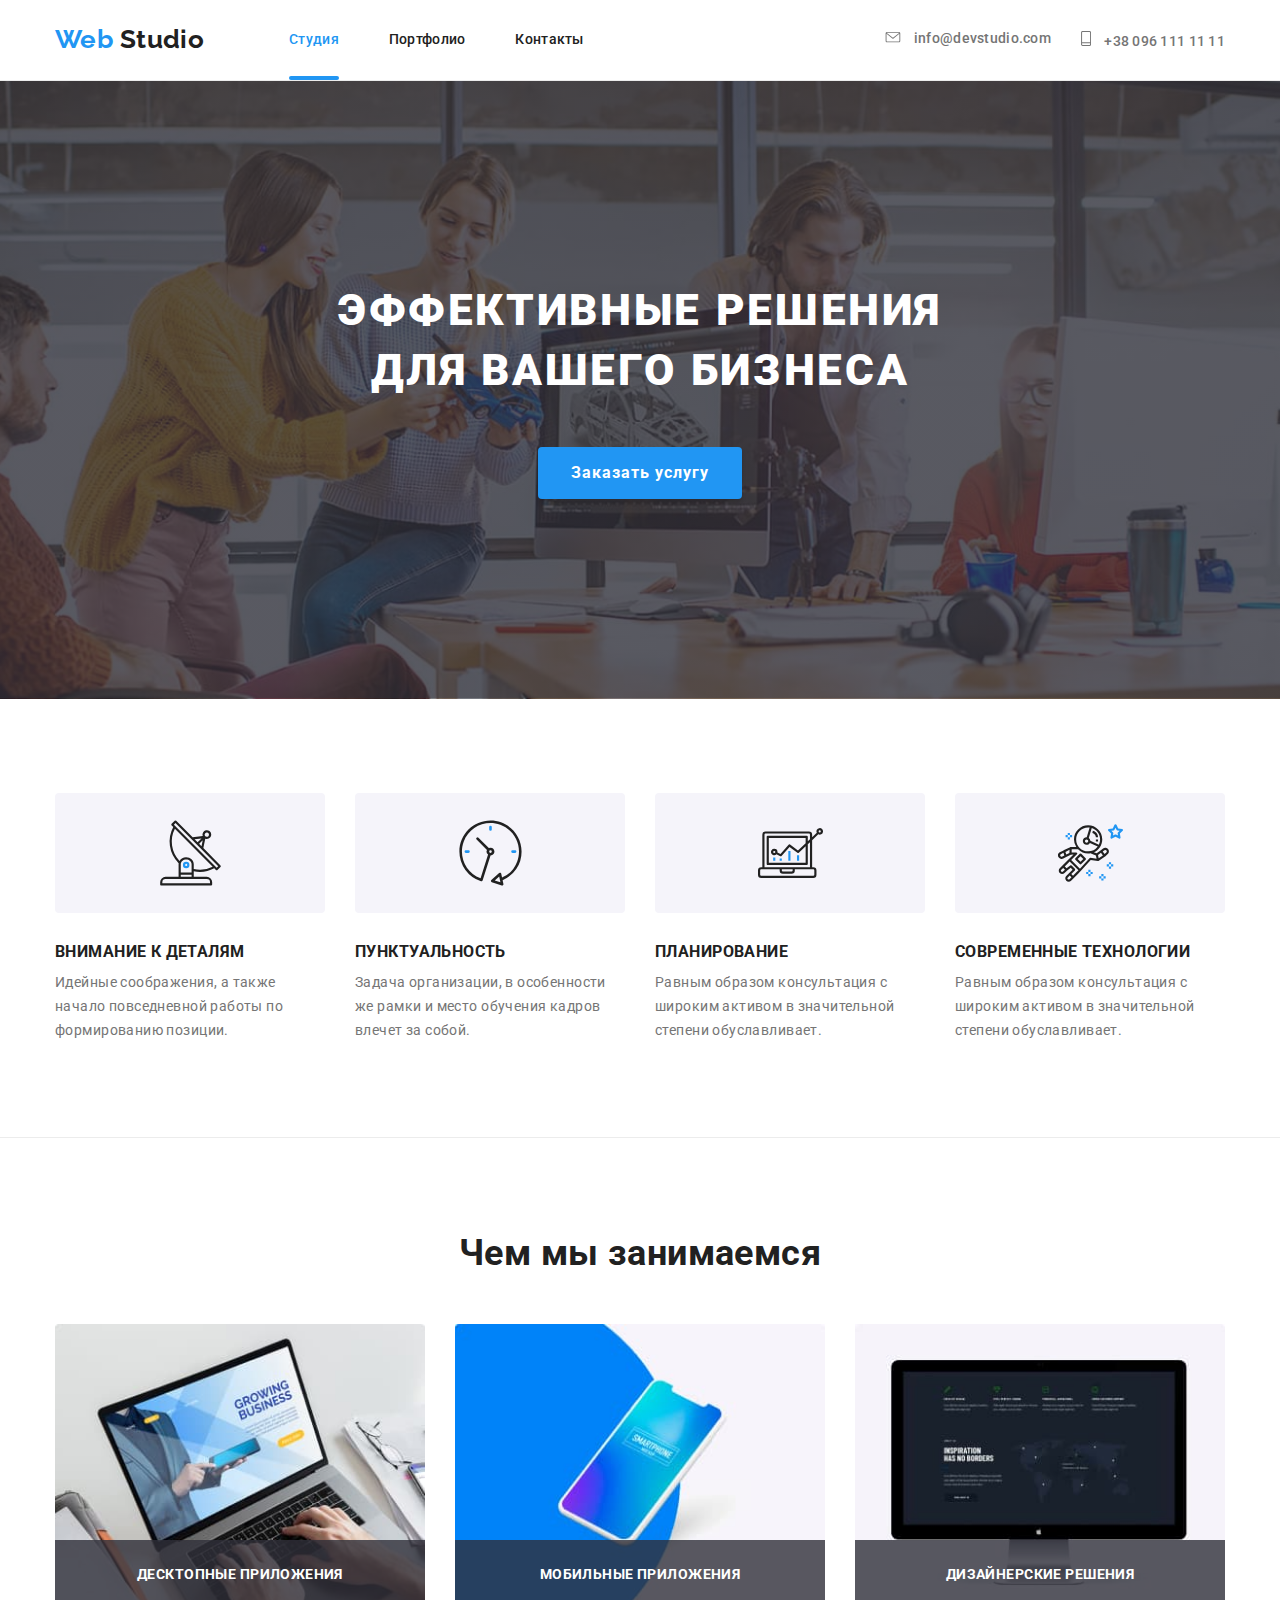
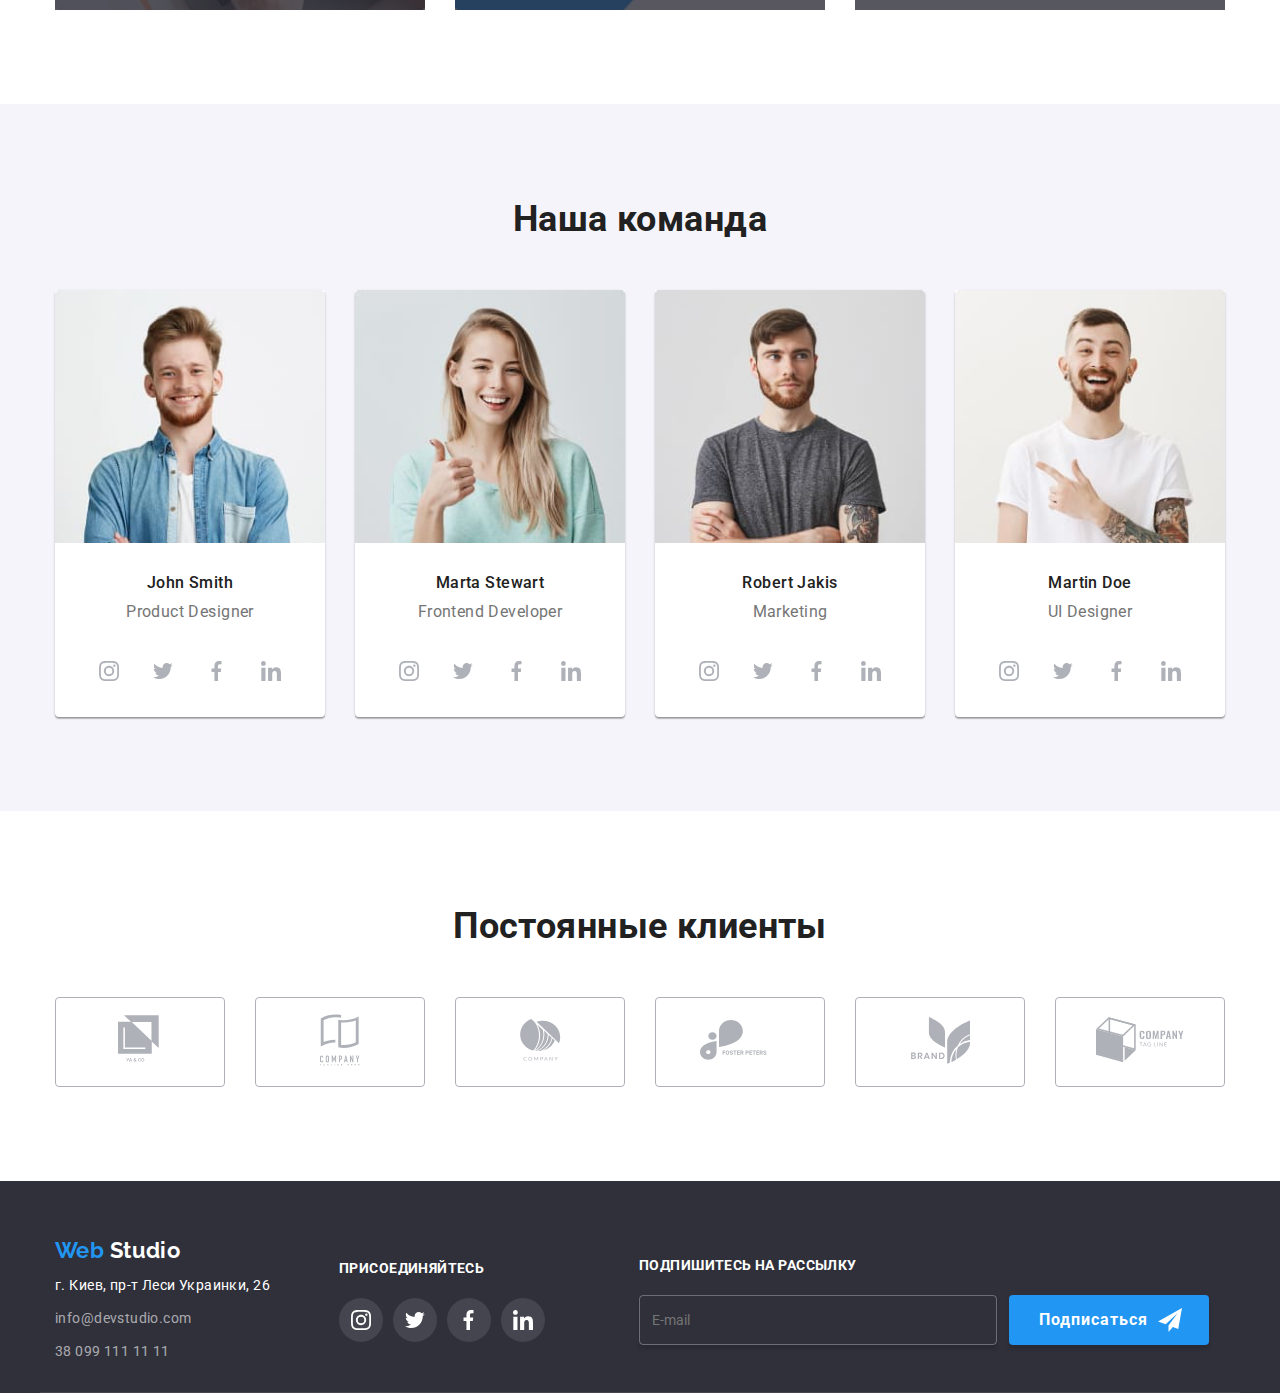
==== commit f0abf0d0: "Выполнена работа" ====
--- a/index.html
+++ b/index.html
@@ -63,66 +63,65 @@
         </h1>
         <button data-modal-open class="button-primary1">Заказать услугу</button>
         
-       <div class="backdrop is-hidden" data-modal>
-         <div class="modal">
+    <div class="backdrop is-hidden" data-modal="">
+      <div class="modal">
+     
+     <form class="form">
+      <p class="form-caption">Оставьте свои данные, мы вам перезвоним</p>
+        <div class="input-container">
+
+      <!-- Имя -->
+        <label class="form-field">
+        <input class="form-input" type="text" type="text" name="name" placeholder=" " autofocus="">
+        <svg class="icon-span" width="12px" height="12px">
+          <use href='./images/sprites.svg#icon-name'></use>
+        </svg>
+        <span class="form-label">Имя</span>
+        </label>
+
+      <!-- Телефон -->
+        <label class="form-field">
+        <input class="form-input" type="tel" name="tel" placeholder=" " autofocus="">
+        <svg class="icon-span" width="15px" height="13">
+          <use href='./images/sprites.svg#icon-tel'></use>
+        </svg>
+        <span class="form-label">Телефон</span>
+        </label>
+                         
+      <!-- Почта -->
+        <label class="form-field">
+        <input class="form-input" type="email" name="email" placeholder=" " autocomplete="on">
+        <svg class="icon-span" width="15" height="12">
+          <use href='./images/sprites.svg#icon-mail'></use>
+        </svg>
+        <span class="form-label">Почта</span>
+        </label>
+
+      <!-- Комментарий -->
+        <label class="form-field">
+        <textarea class="form-input comment" name="comment" placeholder=" "></textarea>
+        <span class="form-comment">Комментарий</span>
+        </label>
+        </div>
+        <div class="checkbox-container">
+        <label class="form-field">
+        <input class="checkbox-input" type="checkbox" name="policy">
+        <span class="checkbox-text">Соглашаюсь с рассылкой и принимаю</span>
+        <span><a href="#">Условия договора</a></span>
+        <span class="icon-check"></span>
+        </label>
+        </div>
+        <button type="submit" class="btn-sumbit">Отправить</button>
+        </form>
 
         <button data-modal-close class="close-button">
-            <svg class="modal-icon" width="10" height="10">
-              <use href="./images/sprites.svg#icon-clozed"></use>
-            </svg>
+          <svg class="icon-close" width="11px" height="11px">
+            <use href='./images/sprites.svg#icon-clozed'></use>
+          </svg>
         </button>
-           
-           <form class="form" autocomplete="off">
-             <p class="form-paragraph">Оставьте свои данные, мы вам перезвоним</p>
-  
-        <div class="form-container">
-          <!--Имя-->
-            <label class="form-label" for="name">
-            <input class="form-input" type="text" name="name" id="name" placeholder=""/>
-            <svg class="icon-svg" widht="12" height="12">
-            <use href="./images/sprites.svg#icon-name"></use>
-            </svg>
-            <span class="form-span">Имя</span>
-            </label>
-
-            <!--Телефон-->
-            <label class="form-label" for="tel">
-            <input class="form-input" type="tel" name="tel" id="tel" placeholder="">
-            <svg class="icon-svg" widht="13" height="13">
-            <use href="./images/sprites.svg#icon-tel"></use>
-            </svg>
-            <span class="form-span">Телефон</span>
-            </label>
-
-            <!--Почта-->
-            <label class="form-label" for="mail">
-            <input class="form-input" type="email" name="mail" id="mail" placeholder="">
-            <svg class="icon-svg" widht="15" height="13">
-            <use href="./images/sprites.svg#icon-mail"></use>
-            </svg>
-            <span class="form-span">Почта</span>
-            </label>
-
-            <!--Комментарий-->
-            <label class="form-field">
-            <textarea class="form-input comment" name="comment" placeholder=""></textarea>
-            <span class="form-koment">Комментарий</span>
-            </label>
-            </div>
-             
-          <div class="form-agreement">
-            <label class="form-label">
-            <input class="checkbox-input" type="checkbox" name="policy" value="policy">
-            <span class="icon-text">Соглашаюсь с рассылкой и принимаю</span>
-            <span><a href="#">Условия договора</a></span>
-            <span class="icon-check"></span>
-            </label>
-          </div>
-
-            <button class="button-submit" type="sumbit">Отправить</button>
-            </form> 
-          </div>
-          </div>
+
+        </div>
+      </div>
       </section>
 
       <!--Преимущества-->
@@ -471,75 +470,76 @@
     </main>
 
   <!--Футер-->
-  <footer class="page-footer">
-    <div class="container footer">
-      <!--Логотип-->
-      <div class="address">
-        <a href="./index.html" class="logotip">
-          <span class="logotip-accent">Web</span>
-          <span class="logo-main">Studio</span>
-        </a>
-  
-        <address class="footer-contacts">
-          <p class="footer-addr">г. Киев, пр-т Леси Украинки, 26</p>
-          <!--Контакты-->
-          <p class="footer-mail">info@devstudio.com</p>
-          <p class="footer-number">38 099 111 11 11</p>
-        </address>
-      </div>
-  
-      <!--Cоиальные сети-->
-      <div class="join-in">
-        <h2 class="label">присоединяйтесь</h2>
-        <ul class="social-links list">
-          <li class="footer-socials">
-            <a href="https://www.instagram.com/" class="link" aria-label="Ссылка на Instagram">
-            <svg class="footer-icon">
-            <use href="./images/sprite.svg#icon-instagram"></use>
-            </svg>
-            </a>
-          </li>
-          <li class="footer-socials">
-            <a href="https://twitter.com/" class="link" aria-label="Ссылка на Twiter">
-            <svg class="footer-icon">
-              <use href="./images/sprite.svg#icon-twitter"></use>
-            </svg>
+    <footer class="page-footer">
+      <div class="container footer">
+        <!--Логотип-->
+        <div class="address">
+          <a href="./index.html" class="logotip">
+            <span class="logotip-accent">Web</span>
+            <span class="logo-main">Studio</span>
           </a>
-          </li>
-          <li class="footer-socials">
-            <a href="https://www.facebook.com/" class="link" aria-label="Cсылка на Facebook">
-            <svg class="footer-icon">
-              <use href="./images/sprite.svg#icon-facebbok"></use>
-            </svg>
-          </a>
-          </li>
-          <li class="footer-socials">
-            <a href="https://www.linkedin.com/" class="link" aria-label="Ссылка на LinkedIn">
-            <svg class="footer-icon">
-              <use href="./images/sprite.svg#icon-linkedin"></use>
-            </svg>
-          </a>
-          </li>
-        </ul>
-      </div>
-  
-      <div class="subscribe-mail">
-        <label class="label-mail" for="mail-form">подпишитесь на рассылку</label>
-      <div class="subscribe">
-          </label>
-          <div class="mail-form-wrap">
-        <input class="mail-form" type="email" name="email"
-        id="mail-form" placeholder="E-mail">
-        <button class="button-primary">Подписаться
-          <svg class="button-subscribe" width="24" height="24">
-            <use href="./images/sprite.svg#icon-icon-send"></use>
-          </svg>
-        </a>
-        </div>
-      </div>
-    </div>
-    <!-- <p class="copyright container">2020 | Developed by GoIT Students</p> -->
-  </footer>
+    
+          <address class="footer-contacts">
+            <p class="footer-addr">г. Киев, пр-т Леси Украинки, 26</p>
+            <!--Контакты-->
+            <p class="footer-mail">info@devstudio.com</p>
+            <p class="footer-number">38 099 111 11 11</p>
+          </address>
+        </div>
+    
+        <!--Cоиальные сети-->
+        <div class="join-in">
+          <h2 class="label">присоединяйтесь</h2>
+          <ul class="social-links list">
+            <li class="footer-socials">
+              <a href="https://www.instagram.com/" class="link" aria-label="Ссылка на Instagram">
+                <svg class="footer-icon">
+                  <use href="./images/sprite.svg#icon-instagram"></use>
+                </svg>
+              </a>
+            </li>
+            <li class="footer-socials">
+              <a href="https://twitter.com/" class="link" aria-label="Ссылка на Twiter">
+                <svg class="footer-icon">
+                  <use href="./images/sprite.svg#icon-twitter"></use>
+                </svg>
+              </a>
+            </li>
+            <li class="footer-socials">
+              <a href="https://www.facebook.com/" class="link" aria-label="Cсылка на Facebook">
+                <svg class="footer-icon">
+                  <use href="./images/sprite.svg#icon-facebbok"></use>
+                </svg>
+              </a>
+            </li>
+            <li class="footer-socials">
+              <a href="https://www.linkedin.com/" class="link" aria-label="Ссылка на LinkedIn">
+                <svg class="footer-icon">
+                  <use href="./images/sprite.svg#icon-linkedin"></use>
+                </svg>
+              </a>
+            </li>
+          </ul>
+        </div>
+    
+        <div class="subscribe-mail">
+          <form class="js-speaker-form">
+          <label class="label-mail" for="mail-form">подпишитесь на рассылку</label>
+          <div class="subscribe">
+            </label>
+            <div class="mail-form-wrap">
+              <input class="mail-form" type="email" name="email" id="mail-form" placeholder="E-mail">
+              <button class="button-primary">Подписаться
+                <svg class="button-subscribe" width="24" height="24">
+                  <use href="./images/sprite.svg#icon-icon-send"></use>
+                </svg>
+                </button>
+                </form>
+            </div>
+          </div>
+        </div>
+        <!-- <p class="copyright container">2020 | Developed by GoIT Students</p> -->
+    </footer>
   <script src="./js/modal.js"></script>
   </body>
 </html>
--- a/css/styles.css
+++ b/css/styles.css
@@ -60,6 +60,7 @@
  
   /* border: 2px solid tomato; */
 }
+
 
 /* Logo */
 .main-nav .logo {
@@ -327,6 +328,14 @@
   background-color: var(--accent-color);
 }
 
+.label {
+  margin-bottom: 20px;
+  display: block;
+  font-weight: 700;
+  line-height: 1.14;
+  text-transform: uppercase;
+  color: var(--complementary-color);
+}
 
 /* Social */
 .join-in {
@@ -351,30 +360,27 @@
   margin-right: 12px;
 } */
 
-.subscribe-mail .label-mail {
+.label-mail {
   display: block;
   margin-top: auto;
-  margin-bottom: 15px;
-  color: var(--complementary-color);
-
+  margin-bottom: 21px;
+  color: var(--complementary-color);
   font-weight: 700;
   font-size: 14px;
   line-height: 1.14;
-  letter-spacing: 0.03em;
   text-transform: uppercase;
 }
 
 .mail-form {
-  display: inline-block;
-  min-width: 310px;
+  padding: 18px 12px;
+  margin-right: 12px;
+  width: 358px;
   height: 50px;
-  padding: 15px 16px;
-  border: 1px solid rgba(255,255,255,0.3);
-  box-shadow: 0px 4px 4px rgba(0,0,0,0.15);
+  box-shadow: 0px 4px 4px rgba(0, 0, 0, 0.15);
   border-radius: 4px;
-  color: var(--complementary-color);
-  background-color: #2f303a;
-  outline: none;
+  border: 1px solid rgba(255, 255, 255, 0.3);
+  background-color: unset;
+  color: var(--complementary-color);
 }
 
 .mail-form-wrap {
@@ -480,7 +486,8 @@
 }
 
 .button-primary {
-  margin-left: 12px;
+  margin-left: 0;
+  margin-right: 0;
   padding-top: 10px;
   padding-right: 10px;
   padding-bottom: 10px;
@@ -1034,7 +1041,7 @@
   visibility: visible;
   opacity: 1;
   transform: translate(0%, 0%) scale(1.0);
-  transition: 250ms cubic-bezier(0.4, 0, 0.2, 1);
+  transition: all 250ms cubic-bezier(0.4, 0, 0.2, 1);
 }
 
 .backdrop.is-hidden {
@@ -1051,12 +1058,10 @@
 
   top: 50%;
   left: 50%;
-
+  padding: 40px;
 
   background-color: var(--complementary-color);
-  box-shadow: 0px 2px 1px rgba(0, 0, 0, 0.2), 
-  0px 1px 1px rgba(0, 0, 0, 0.14), 
-  0px 1px 3px rgba(0, 0, 0, 0.12);
+  box-shadow: 0px 2px 1px rgba(0, 0, 0, 0.2), 0px 1px 1px rgba(0, 0, 0, 0.14), 0px 1px 3px rgba(0, 0, 0, 0.12);
   border-radius: 4px;
   transform: translate(-50%, -50%) scale(1);
 }
@@ -1069,96 +1074,82 @@
   position: absolute;
   top: 15px;
   right: 15px;
-
   width: 30px;
   height: 30px;
-
   background-color: var(--complementary-color);
   background-position: center;
   background-repeat: no-repeat;
   cursor: pointer;
   border-radius: 50%;
   border: 1px solid transparent;
-  box-shadow: 0px 2px 1px rgba(0, 0, 0, 0.2), 
-  0px 1px 1px rgba(0, 0, 0, 0.14), 
-  0px 1px 3px rgba(0, 0, 0, 0.12);
-  fill: var(--accent-color);
+  box-shadow: 0px 2px 1px rgba(0, 0, 0, 0.2), 0px 1px 1px rgba(0, 0, 0, 0.14), 0px 1px 3px rgba(0, 0, 0, 0.12);
+  fill: var(--primary-text-color);
   transform: translate(25%, -25%) scale(1);
-  transition: 250ms cubic-bezier(0.4, 0, 0.2, 1);
+  transition: all 250ms cubic-bezier(0.4, 0, 0.2, 1);
 }
 
 .close-button:hover {
   border: 1px solid var(--accent-color);
   fill:var(--accent-color);
   transform: translate(25%, -25%) scale(1.2);
-  transition: 250ms cubic-bezier(0.4, 0, 0.2, 1);
-}
-
-.form {
-  padding: 40px;
-}
-
-.form-paragraph {
+  transition: all 250ms cubic-bezier(0.4, 0, 0.2, 1);
+}
+
+.form-caption {
   display: inline-block;
   margin-top: 0;
   margin-bottom: 30px;
+
   font-weight: 700;
   font-size: 20px;
   line-height: 1.15;
   text-align: center;
-}
-
-.form-container {
+  letter-spacing: 0.03em;
+}
+
+.input-container {
   margin-bottom: 20px;
   padding: 0px;
 }
 
-.form-container .form-label:not(:last-child) {
-  margin-bottom: 28px;
-}
-
-.form-container .form-label,
-.form-container .form-field {
+.input-container .form-field {
   position: relative;
   display: flex;
+
   width: 448px;
   height: 40px;
   border: 1px solid transparent;
   border-radius: 4px;
+
   font-weight: 400;
   font-size: 14px;
   line-height: 1,15px;
   letter-spacing: 0.01em;
 }
 
+.input-container .form-field:not(:last-child){
+  margin-bottom: 28px;
+}
+
+.input-container .form-field:nth-child(4){
+  height: 120px;
+}
+
 .form-input {
   display: block;
   width: 448px;
+
   border: 1px solid rgba(33, 33, 33, 0.2);
   border-radius: 4px;
   padding: 0px;
   padding-left: 42px;
-}
-
-.icon-svg {
-  position: absolute;
-  left: 0;
-  top: 12px;
-  fill: var(--primary-text-color);
-  transition: fill 250ms cubic-bezier(0.4, 0, 0.2, 1);
-}
-
-.madal-icon {
-  border: none;
-  fill: var(--primary-text-color);
-  transition: fill 250ms cubic-bezier(0.4, 0, 0.2, 1);
-}
-
-.form-span {
+  appearance: none;
+  }
+
+.form-label {
   position: absolute;
   display: inline-block;
-  color: var(--title-text-color);
-  top: 0px;
+  top: 0px ;
   left: 42px;
   margin-bottom: 0;
   font-size: 14px;
@@ -1168,48 +1159,9 @@
   transition: transform 250ms cubic-bezier(0.4, 0, 0.2, 1);
 }
 
-.form-label:active .form-span,
-.form-label:hover .form-span,
-.form-input:not(:placeholder-shown) ~ .form-span {
-  color: var(--accent-color);
-  transform: translate(-26px, -20px);
-  transition: transform 250ms cubic-bezier(0.4, 0, 0.2, 1), 
-  color 250ms cubic-bezier(0.4, 0, 0.2, 1);
-}
-
-.form-field:active .form-koment,
-.form-field:hover .form-koment,
-.form-input:not(:placeholder-shown) ~ .form-koment {
-  color: var(--accent-color);
-  transform: translate(-26px, -20px);
-  transition: transform 250ms cubic-bezier(0.4, 0, 0.2, 1), color 250ms cubic-bezier(0.4, 0, 0.2, 1);
-}
-
-.form-input:active,
-.form-input:hover {
-  border: 1px solid var(--accent-color);
-  transition: border 250ms cubic-bezier(0.4, 0, 0.2, 1);
-}
-
-.form-label:active .icon-svg,
-.form-label:hover .icon-svg {
-  position: absolute;
-  left: 18px;
-  top: 12px;
-  fill: var(--primary-text-color);
-  transition: fill 250ms cubic-bezier(0.4, 0, 0.2, 1);
-}
-
-.form-label:active,
-.form-label:hover {
-  fill: var(--accent-color);
-  transition: fill 250ms cubic-bezier(0.4, 0, 0.2, 1);
-}
-
-.form-koment {
+.form-comment {
   position: absolute;
   display: inline-block;
-  color: var(--title-text-color);
   top: 0px;
   left: 16px;
   margin-bottom: 0;
@@ -1220,8 +1172,48 @@
   transition: transform 250ms cubic-bezier(0.4, 0, 0.2, 1);
 }
 
-.form-container .form-field:nth-child(4) {
-  height: 120px;
+.form-field:active .form-label,
+.form-field:hover .form-label,
+.form-input:not(:placeholder-shown) ~ .form-label{
+  color: var(--accent-color);
+  transform: translate(-26px, -20px);
+  transition: transform 250ms cubic-bezier(0.4, 0, 0.2, 1), 
+  color 250ms cubic-bezier(0.4, 0, 0.2, 1);
+}
+
+.form-input:active,
+.form-input:hover {
+  border: 1px solid var(--accent-color);
+  transition: border 250ms cubic-bezier(0.4, 0, 0.2, 1);
+}
+
+.form-field:active .form-comment,
+.form-field:hover .form-comment,
+.form-input:not(:placeholder-shown) ~ .form-comment {
+  color: var(--accent-color);
+  transform: translate(-26px, -20px);
+  transition: transform 250ms cubic-bezier(0.4, 0, 0.2, 1), 
+  color 250ms cubic-bezier(0.4, 0, 0.2, 1);
+}
+
+.form-input:active,
+.form-input:hover {
+  border: 1px solid var(--accent-color);
+  transition: border 250ms cubic-bezier(0.4, 0, 0.2, 1);
+}
+
+.form-field .icon-span {
+  position: absolute;
+  left: 18px;
+  top: 12px;
+  fill: var(--primary-text-color);
+  transition: fill 250ms cubic-bezier(0.4, 0, 0.2, 1);
+}
+
+.form-field:active .icon-span,
+.form-field:hover .icon-span {
+    fill: var(--accent-color);
+    transition: fill 250ms cubic-bezier(0.4, 0, 0.2, 1);
 }
 
 .form-field .comment {
@@ -1230,17 +1222,16 @@
   padding: 12px 16px;
 }
 
-.form-agreement {
+.checkbox-container {
   position: relative;
   margin-bottom: 30px;
-  text-align: left;
-  
   font-weight: normal;
   font-size: 14px;
   line-height: 1.7;
-}
-
-.checkbox-label .form-field{
+  text-align: left;
+}
+
+.checkbox-container .form-field {
   display: inline-block;
   align-items: center;
 }
@@ -1252,12 +1243,12 @@
   clip: rect(0 0 0 0);
   overflow: hidden;
   appearance: none;
-    -moz-appearance: none;
-    -webkit-appearance: none;
+  -moz-appearance: none;
+  -webkit-appearance: none;
   position: absolute;
 }
 
-.icon-text {
+.checkbox-text {
   padding-left: 36px;
   padding-bottom: 0px;
 }
@@ -1268,28 +1259,37 @@
   left: 13px;
   width: 13px;
   height: 13px;
-  border: 2px solid var(--accent-color);
+  border: 2px solid var(--primary-text-color);
   border-radius: 2px;
-  transition: 250ms cubic-bezier(0.4, 0, 0.2, 1);
-}
-
-.button-submit {
+  cursor: pointer;
+  transition: all 250ms cubic-bezier(0.4, 0, 0.2, 1);
+}
+
+.checkbox-input:active ~ .icon-check,
+.checkbox-input:checked ~ .icon-check {
+  background-image: url(../images/icon-check.svg);
+  background-size: contain;
+  background-origin: border-box;
+  border-color:  var(--accent-color);
+  transition: background-image 250ms cubic-bezier(0.4, 0, 0.2, 1);
+}
+
+.btn-sumbit {
   width: 200px;
   height: 50px;
   padding-top: 10px;
   padding-right: 55px;
   padding-bottom: 10px;
   padding-left: 56px;
-   
   font-weight: 400;
   font-size: 16px;
   line-height: 1.88;
   text-align: center;
   color: var(--complementary-color);
-  background-color: #2196F3;
+  background-color: var(--accent-color);
   box-shadow: 0px 4px 4px rgba(0, 0, 0, 0.15);
   border-radius: 4px;
-  border:#2196F3;
+  border: var(--accent-color);
   cursor: pointer;
 }
 
@@ -1300,3 +1300,5 @@
 
 
 
+
+
